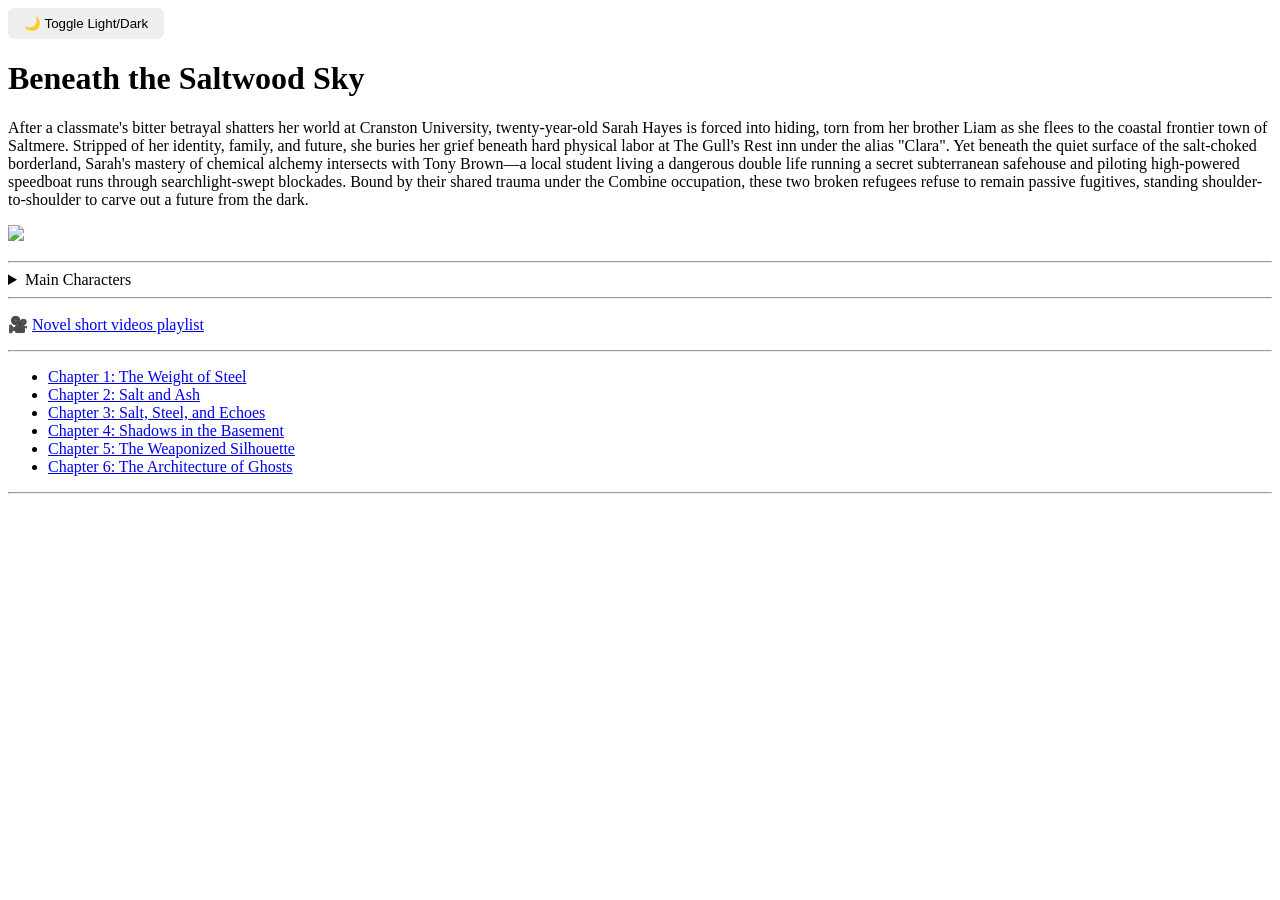
==== n03/index.html @ 93abea87 "Create index.html" ====
<!DOCTYPE html>
<html lang="en">


<head>
  <meta charset="UTF-8">
  <meta name="viewport" content="width=device-width, initial-scale=1.0">
  <link rel="stylesheet" href="styles.css">
  <title>Beneath the Saltwood Sky</title>
 <style>
    /* Hide the default Google Translate banner/dropdown */
    .goog-te-banner-frame, #google_translate_element {
      display: none !important;
    }
    body {
      top: 0px !important;
    }
  </style>
</head>

<body>

<!-- Toggle Button -->
<button onclick="document.body.classList.toggle('dark-mode')" style="cursor:pointer; padding: 0.5rem 1rem; border-radius: 6px; border: 1px solid var(--border-color); background: var(--code-
bg); color: var(--text-color);">
  🌙 Toggle Light/Dark
</button>

<!-- Language Switch Buttons 
<button onclick="translateTo('zh-TW')">繁體中文 (Traditional Chinese)</button>
<button onclick="translateTo('en')">English</button -->


<h1 id="beneath-the-saltwood-sky-spin-off-novel-of-the-inverted-sky">Beneath the Saltwood Sky </h1>

<p>After a classmate's bitter betrayal shatters her world at Cranston University, twenty-year-old Sarah Hayes is forced into hiding, torn from her brother Liam as she flees to the coastal frontier town of Saltmere. Stripped of her identity, family, and future, she buries her grief beneath hard physical labor at The Gull's Rest inn under the alias "Clara". Yet beneath the quiet surface of the salt-choked borderland, Sarah's mastery of chemical alchemy intersects with Tony Brown—a local student living a dangerous double life running a secret subterranean safehouse and piloting high-powered speedboat runs through searchlight-swept blockades. Bound by their shared trauma under the Combine occupation, these two broken refugees refuse to remain passive fugitives, standing shoulder-to-shoulder to carve out a future from the dark. </p>
<p><img src=image/cover03.png width="800"></p>
<hr />
<details>
<p><summary> Main Characters </summary></p>
<h3 id="sarah-hayes-clara">Sarah Hayes (“Clara”)</h3>
<p><img src=image/Sarah.png width="100"></p>
<p><strong>Sarah Hayes (“Clara”)</strong> A former Cranston University engineering student forced into hiding after a tragic betrayal, Sarah arrives in the coastal border town of Saltmere stripped of her identity, her family, and her future. Hiding behind the alias “Clara,” she buries her grief beneath hard physical labor while using her mastery of chemical alchemy to build improvised weapons from everyday scrap. Quiet, practical, and fiercely resilient, she refuses to remain a passive fugitive—choosing instead to stand shoulder-to-shoulder with the resistance to carve out a future from the dark.</p>
  
<h2 id="tony-brown">Tony Brown</h2>
<p><img src=image/Tony.png width="100"></p>
<p><strong>Tony Brown</strong> A local Saltmere college student turned weary inn hand, Tony lives a dangerous double life right under the town’s nose. Disillusioned by the occupation and driven by a deep moral spine, he spends his nights operating a secret subterranean safehouse and piloting a high-powered speedboat through searchlight-swept blockades to smuggle political refugees to safety. Guarded and cynical on the outside, Tony views every innocent soul he pulls across the water as a vital seed planted to break the empire from within.</p>
</details>
<hr />


<p>🎥 <a href="https://www.youtube.com/playlist?list=" target="_blank">Novel short videos playlist</a></p>

<hr> 
  
<ul>
<li><a href=ch01.html>Chapter 1: The Weight of Steel </a></li>
<li><a href=ch02.html>Chapter 2: Salt and Ash</a></li>  
<li><a href=ch03.html>Chapter 3: Salt, Steel, and Echoes</a></li>
<li><a href=ch04.html>Chapter 4: Shadows in the Basement</a></li>
<li><a href=ch05.html>Chapter 5: The Weaponized Silhouette</a></li>
<li><a href=ch06.html>Chapter 6: The Architecture of Ghosts</a></li>

</ul>

  


<hr>
  <!-- Google Translate Element -->
  <div id="google_translate_element"></div>

  <script type="text/javascript">
    function googleTranslateElementInit() {
      new google.translate.TranslateElement(
        { pageLanguage: 'en', includedLanguages: 'zh-TW,en' },
        'google_translate_element'
      );
    }

    function translateTo(langCode) {
      const select = document.querySelector('.goog-te-combo');
      if (select) {
        select.value = langCode;
        select.dispatchEvent(new Event('change'));
      }
    }
  </script>
  <script type="text/javascript" src="//translate.google.com/translate_a/element.js?cb=googleTranslateElementInit"></script>

</body>
</html>
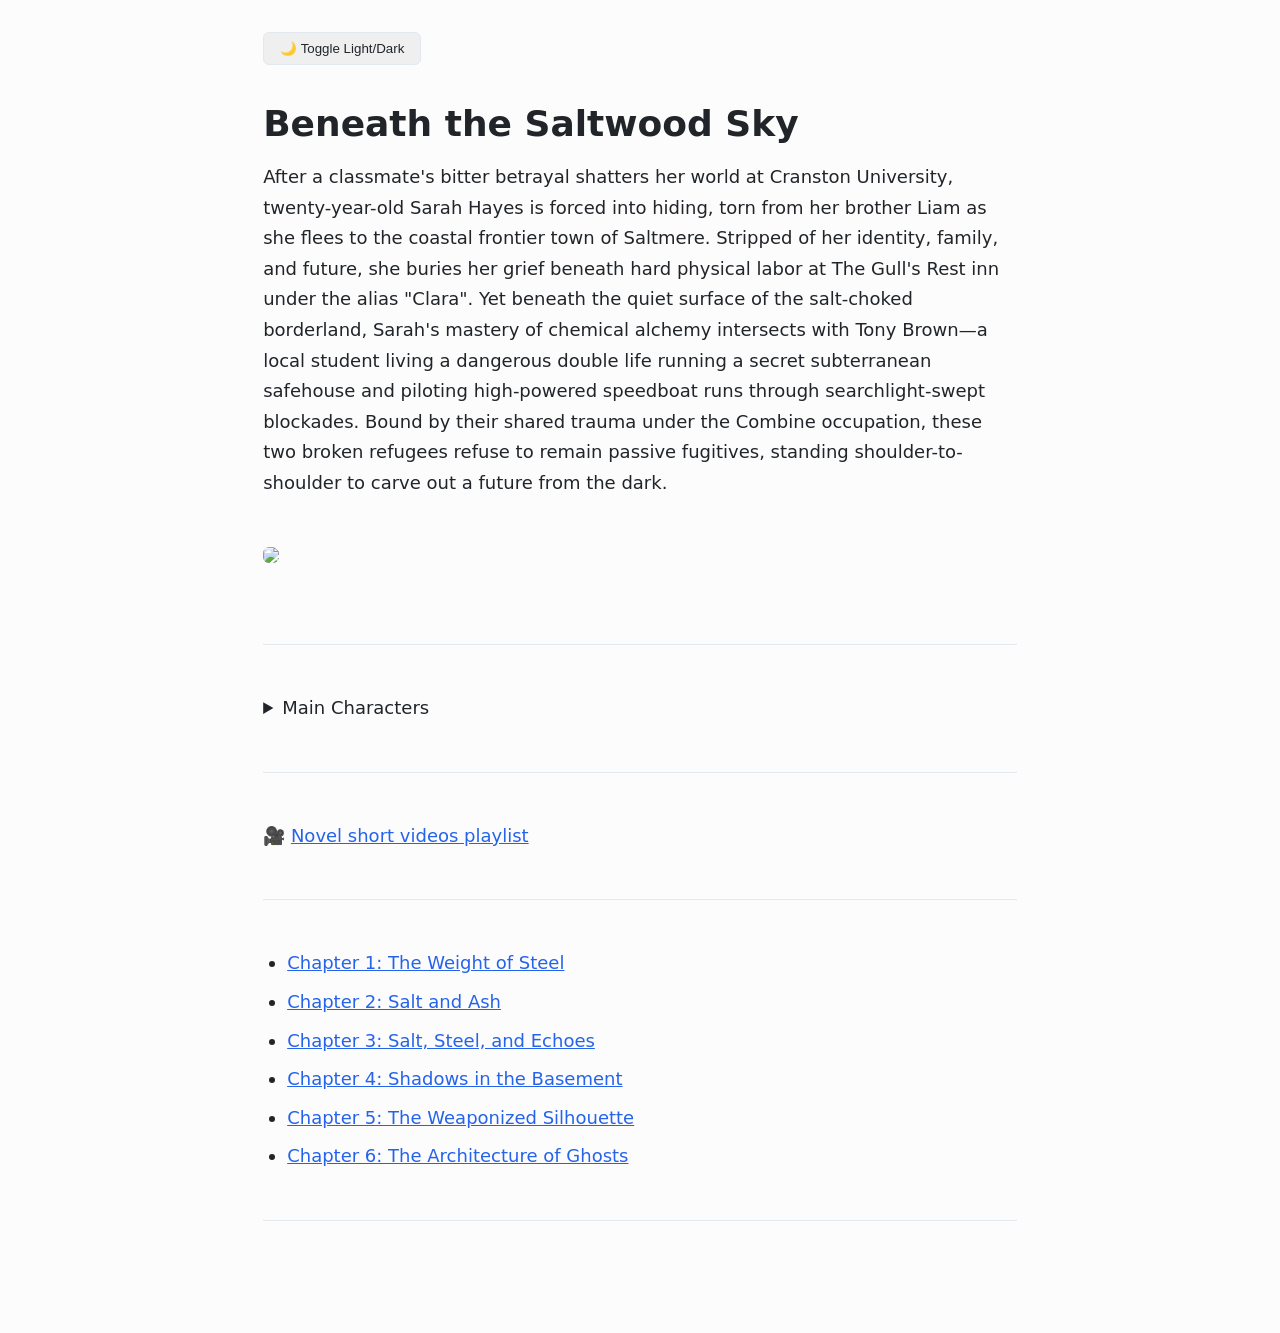
==== commit 86dafa1d: "Update index.html" ====
--- a/n03/index.html
+++ b/n03/index.html
@@ -49,7 +49,7 @@
 <hr />
 
 
-<p>🎥 <a href="https://www.youtube.com/playlist?list=" target="_blank">Novel short videos playlist</a></p>
+<p>🎥 <a href="https://www.youtube.com/playlist?list=PLW4F7GEb01_Q" target="_blank">Novel short videos playlist</a></p>
 
 <hr> 
   
--- a/n03/styles.css
+++ b/n03/styles.css
@@ -0,0 +1,159 @@
+/* ==========================================================================
+   Modern HTML Base Stylesheet
+   ========================================================================== */
+
+/* 1. CSS Custom Properties (Theme Setup) */
+:root {
+  --font-sans: system-ui, -apple-system, BlinkMacSystemFont, 'Segoe UI', Roboto, Oxygen, Ubuntu, Cantarell, sans-serif;
+  --font-mono: ui-monospace, SFMono-Regular, Menlo, Monaco, Consolas, 'Liberation Mono', 'Courier New', monospace;
+  
+  /* Light Theme Colors */
+  --bg-color: #fcfcfc;
+  --text-color: #212529;
+  --heading-color: #0f172a;
+  --accent-color: #2563eb;
+  --border-color: #e2e8f0;
+  --code-bg: #f1f5f9;
+  --quote-border: #3b82f6;
+}
+
+/* Dark Theme Support (Automatic based on user system preference) */
+@media (prefers-color-scheme: dark) {
+  :root {
+    --bg-color: #0f172a;
+    --text-color: #cbd5e1;
+    --heading-color: #f8fafc;
+    --accent-color: #60a5fa;
+    --border-color: #334155;
+    --code-bg: #1e293b;
+    --quote-border: #60a5fa;
+  }
+}
+
+
+body.dark-mode {
+  --bg-color: #0f172a;
+  --text-color: #cbd5e1;
+  --primary-color: #60a5fa;
+  --border-color: #334155;
+  --code-bg: #1e293b;
+}
+
+/* 2. Page & Layout Defaults */
+*, *::before, *::after {
+  box-sizing: border-box;
+}
+
+body {
+  font-family: var(--font-sans);
+  font-size: 1.125rem; /* 18px base for optimal readability */
+  line-height: 1.7;
+  color: var(--text-color);
+  background-color: var(--bg-color);
+  max-width: 70ch; /* ~70 characters per line for ideal reading length */
+  margin: 0 auto;
+  padding: 2rem 1.5rem 4rem 1.5rem;
+}
+
+/* 3. Typography */
+h1, h2, h3, h4, h5, h6 {
+  line-height: 1.25;
+  margin-top: 2rem;
+  margin-bottom: 1rem;
+  font-weight: 700;
+  color: var(--text-color); /* Ensures headings shift to white/slate in dark mode */
+
+}
+
+h1 { font-size: 2.25rem; margin-top: 1em; }
+h2 { font-size: 1.75rem; }
+h3 { font-size: 1.35rem; }
+
+p {
+  margin-top: 0;
+  margin-bottom: 1.5rem;
+}
+
+a {
+  color: var(--accent-color);
+  text-decoration-skip-ink: auto;
+}
+
+a:hover {
+  text-decoration: none;
+}
+
+/* 4. Lists & Blockquotes */
+ul, ol {
+  padding-left: 1.5rem;
+  margin-bottom: 1.5rem;
+}
+
+li {
+  margin-bottom: 0.5rem;
+}
+
+blockquote {
+  margin: 1.5rem 0;
+  padding: 0.5rem 1rem 0.5rem 1.25rem;
+  border-left: 4px solid var(--quote-border);
+  background: var(--code-bg);
+  font-style: italic;
+}
+
+blockquote p:last-child {
+  margin-bottom: 0;
+}
+
+/* 5. Code & Media Elements */
+code {
+  font-family: var(--font-mono);
+  font-size: 0.9em;
+  background-color: var(--code-bg);
+  padding: 0.2em 0.4em;
+  border-radius: 4px;
+}
+
+pre {
+  background-color: var(--code-bg);
+  padding: 1rem;
+  overflow-x: auto;
+  border-radius: 6px;
+  margin-bottom: 1.5rem;
+}
+
+pre code {
+  padding: 0;
+  background: none;
+}
+
+img, video, iframe {
+  max-width: 100%;
+  height: auto;
+  border-radius: 6px;
+  margin: 1.5rem 0;
+}
+
+hr {
+  border: 0;
+  border-top: 1px solid var(--border-color);
+  margin: 3rem 0;
+}
+
+/* 6. Tables */
+table {
+  width: 100%;
+  border-collapse: collapse;
+  margin-bottom: 1.5rem;
+}
+
+th, td {
+  padding: 0.75rem;
+  text-align: left;
+  border-bottom: 1px solid var(--border-color);
+}
+
+th {
+  color: var(--heading-color);
+  font-weight: 600;
+}
